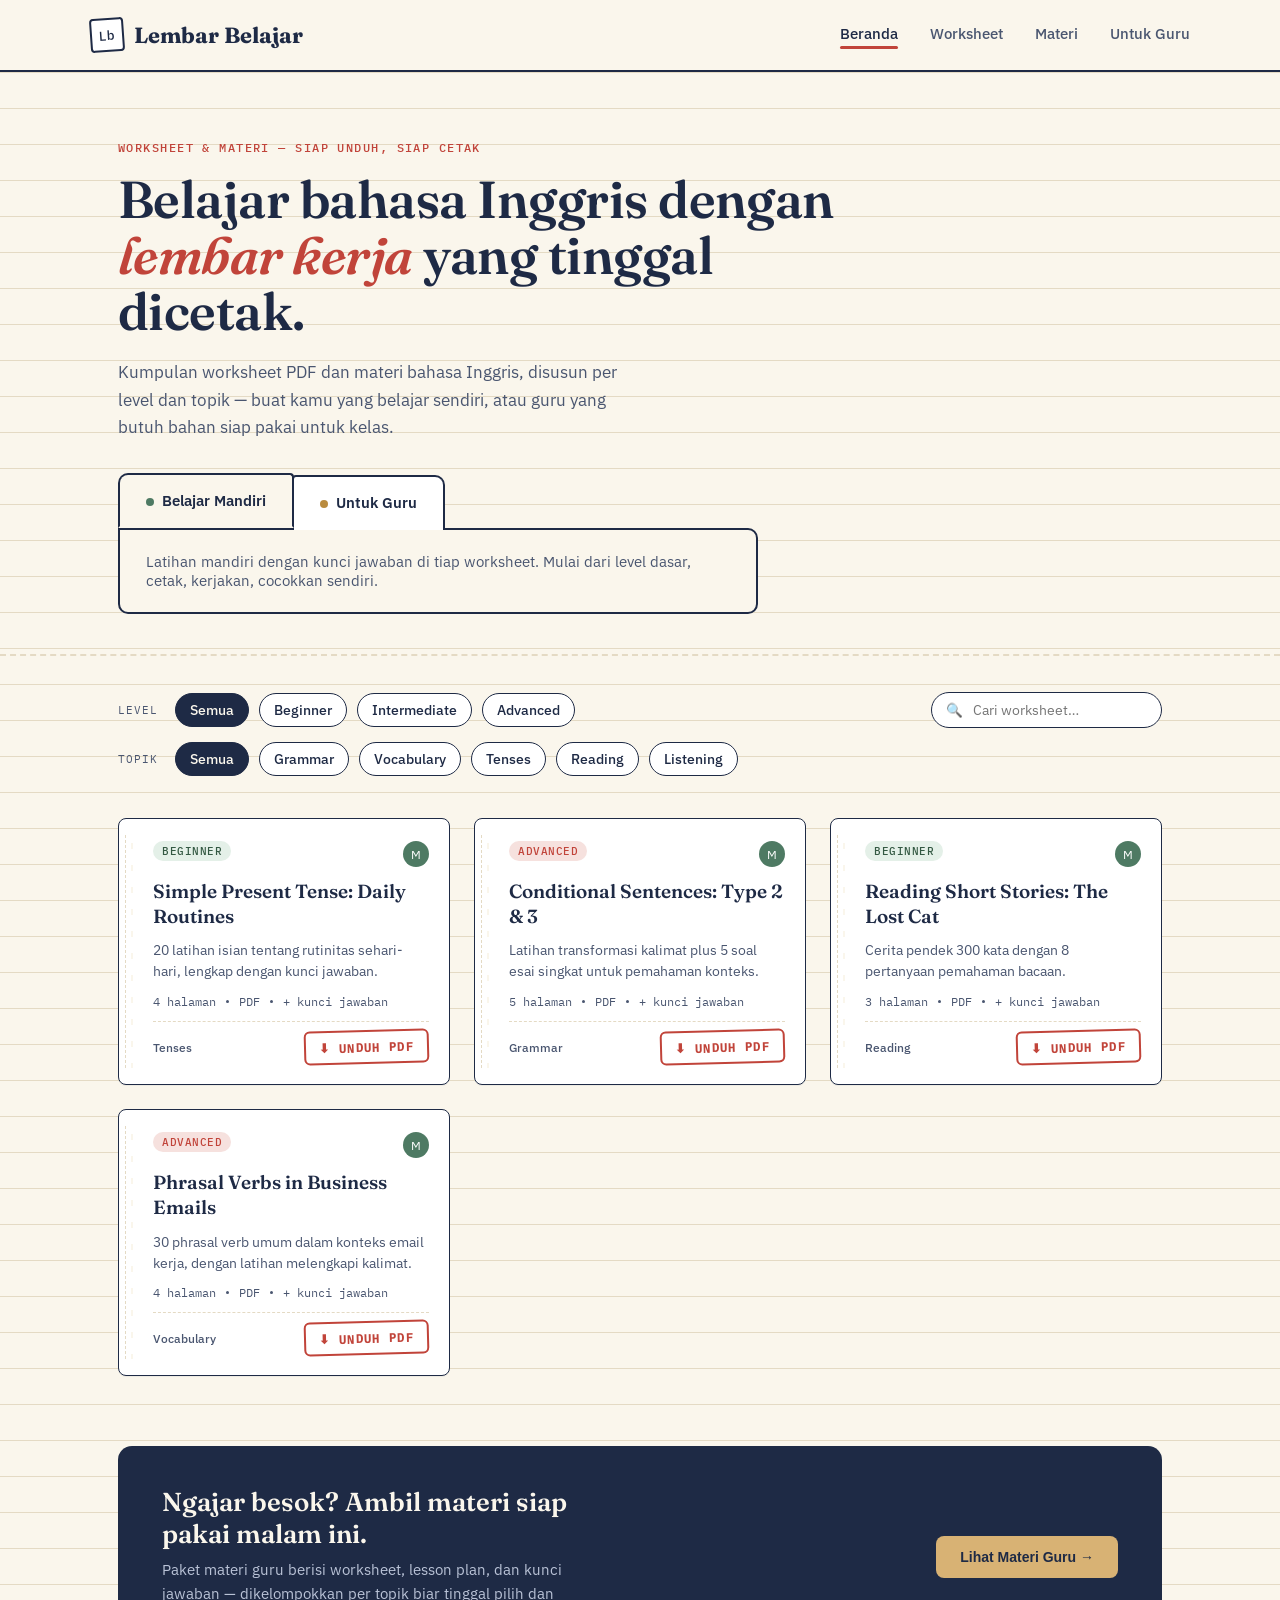
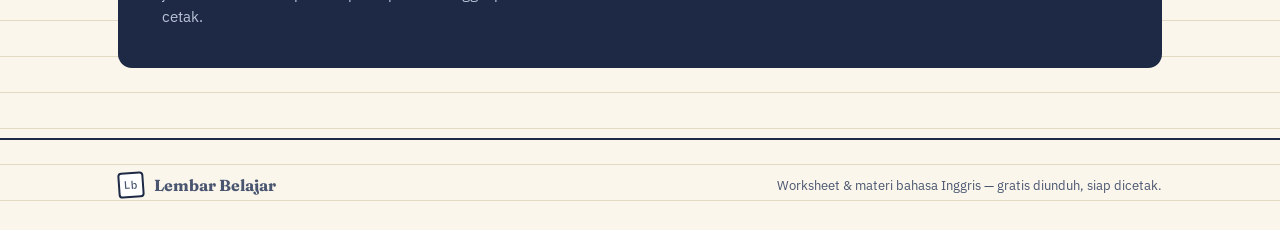
==== index.html @ eb34137f "Add files via upload" ====
<!DOCTYPE html>
<html lang="id">
<head>
<meta charset="UTF-8">
<meta name="viewport" content="width=device-width, initial-scale=1.0">
<title>Lembar Belajar — Worksheet &amp; Materi Bahasa Inggris</title>
<link rel="preconnect" href="https://fonts.googleapis.com">
<link href="https://fonts.googleapis.com/css2?family=Fraunces:opsz,wght@9..144,400;9..144,600;9..144,700&family=IBM+Plex+Sans:wght@400;500;600;700&family=IBM+Plex+Mono:wght@400;500&display=swap" rel="stylesheet">
<link rel="stylesheet" href="assets/style.css">
</head>
<body>

<header>
  <div class="wrap header-inner">
    <div class="logo"><span class="mark">Lb</span> Lembar Belajar</div>
    <nav>
      <a href="#" class="active">Beranda</a>
      <a href="#worksheet-list">Worksheet</a>
      <a href="#">Materi</a>
      <a href="#">Untuk Guru</a>
    </nav>
  </div>
</header>

<section class="hero">
  <div class="wrap">
    <span class="eyebrow">Worksheet &amp; materi — siap unduh, siap cetak</span>
    <h1 class="hero-title">Belajar bahasa Inggris dengan <em>lembar kerja</em> yang tinggal dicetak.</h1>
    <p class="hero-sub">Kumpulan worksheet PDF dan materi bahasa Inggris, disusun per level dan topik — buat kamu yang belajar sendiri, atau guru yang butuh bahan siap pakai untuk kelas.</p>

    <div class="audience-tabs">
      <div class="tab selected" data-aud="mandiri"><span class="tag-dot"></span>Belajar Mandiri</div>
      <div class="tab" data-aud="guru"><span class="tag-dot"></span>Untuk Guru</div>
    </div>
    <div class="tab-panel" id="tabPanel">
      Latihan mandiri dengan kunci jawaban di tiap worksheet. Mulai dari level dasar, cetak, kerjakan, cocokkan sendiri.
    </div>
  </div>
</section>

<section class="filter-section" id="worksheet-list">
  <div class="wrap">
    <div class="filter-row" data-filter-group="level">
      <span class="filter-label">Level</span>
      <div class="chip active" data-value="all">Semua</div>
      <div class="chip" data-value="beginner">Beginner</div>
      <div class="chip" data-value="intermediate">Intermediate</div>
      <div class="chip" data-value="advanced">Advanced</div>
      <div class="searchbar">🔍 <input id="searchInput" type="text" placeholder="Cari worksheet…"></div>
    </div>
    <div class="filter-row" data-filter-group="topic">
      <span class="filter-label">Topik</span>
      <div class="chip active" data-value="all">Semua</div>
      <div class="chip" data-value="grammar">Grammar</div>
      <div class="chip" data-value="vocabulary">Vocabulary</div>
      <div class="chip" data-value="tenses">Tenses</div>
      <div class="chip" data-value="reading">Reading</div>
      <div class="chip" data-value="listening">Listening</div>
    </div>
  </div>
</section>

<section class="grid-section">
  <div class="wrap">
    <div class="grid" id="grid">
      <!-- Worksheet cards dirender otomatis oleh script.js dari data/worksheets.json -->
    </div>
  </div>
</section>

<div class="wrap">
  <div class="teacher-strip">
    <div>
      <h2>Ngajar besok? Ambil materi siap pakai malam ini.</h2>
      <p>Paket materi guru berisi worksheet, lesson plan, dan kunci jawaban — dikelompokkan per topik biar tinggal pilih dan cetak.</p>
    </div>
    <button class="btn-manila" onclick="document.querySelector('[data-aud=guru]').click()">Lihat Materi Guru →</button>
  </div>
</div>

<footer>
  <div class="wrap footer-inner">
    <div class="logo"><span class="mark" style="width:26px;height:26px;font-size:11px;">Lb</span> Lembar Belajar</div>
    <div>Worksheet &amp; materi bahasa Inggris — gratis diunduh, siap dicetak.</div>
  </div>
</footer>

<script src="assets/script.js"></script>
</body>
</html>
---- assets/style.css ----
:root{
  --paper:#FAF6EC;
  --paper-line:#E4DAC4;
  --ink:#1E2A45;
  --ink-soft:#4A5670;
  --red-pen:#C1443A;
  --manila:#D8B274;
  --manila-deep:#B98B3E;
  --chalk:#4E7A63;
  --chalk-deep:#345943;
  --card-bg:#FFFFFF;
  --shadow: 0 1px 0 rgba(30,42,69,0.06);
}
*{box-sizing:border-box;}
body{
  margin:0;
  background:var(--paper);
  background-image: linear-gradient(var(--paper-line) 1px, transparent 1px);
  background-size: 100% 36px;
  color:var(--ink);
  font-family:'IBM Plex Sans', sans-serif;
  -webkit-font-smoothing:antialiased;
}
a{text-decoration:none;color:inherit;}
.wrap{max-width:1100px;margin:0 auto;padding:0 28px;}

header{background:var(--paper); border-bottom:2px solid var(--ink); position:sticky; top:0; z-index:50;}
.header-inner{display:flex; align-items:center; justify-content:space-between; padding:18px 0;}
.logo{display:flex; align-items:center; gap:10px; font-family:'Fraunces', serif; font-weight:700; font-size:22px;}
.logo .mark{width:34px; height:34px; border:2px solid var(--ink); border-radius:4px; display:flex; align-items:center; justify-content:center; font-family:'IBM Plex Mono', monospace; font-size:13px; font-weight:500; transform: rotate(-4deg); background:#fff;}
nav{display:flex; gap:32px; font-size:15px; font-weight:500;}
nav a{position:relative; padding-bottom:4px; color:var(--ink-soft);}
nav a.active{color:var(--ink);}
nav a.active::after{content:""; position:absolute; left:0; right:0; bottom:-2px; height:3px; background:var(--red-pen); border-radius:2px;}

.hero{padding:64px 0 40px; border-bottom:2px dashed var(--paper-line);}
.eyebrow{font-family:'IBM Plex Mono', monospace; font-size:12px; letter-spacing:.12em; text-transform:uppercase; color:var(--red-pen); font-weight:500; display:inline-block; margin-bottom:16px;}
h1.hero-title{font-family:'Fraunces', serif; font-weight:600; font-size:52px; line-height:1.08; margin:0 0 20px; max-width:760px; letter-spacing:-0.01em;}
h1.hero-title em{font-style:italic; color:var(--red-pen); font-weight:600;}
.hero-sub{font-size:17px; color:var(--ink-soft); max-width:520px; line-height:1.6; margin-bottom:32px;}

.audience-tabs{display:flex; gap:0; margin-top:8px;}
.tab{padding:16px 26px; cursor:pointer; font-weight:600; font-size:15px; border:2px solid var(--ink); border-bottom:none; background:#fff; margin-right:-2px; position:relative; top:2px; transition: top .15s ease;}
.tab:first-child{border-radius:10px 4px 0 0;}
.tab:last-child{border-radius:4px 10px 0 0;}
.tab.selected{top:0; background:var(--paper); border-bottom:2px solid var(--paper); z-index:2;}
.tab .tag-dot{display:inline-block; width:8px; height:8px; border-radius:50%; margin-right:8px;}
.tab[data-aud="mandiri"] .tag-dot{background:var(--chalk);}
.tab[data-aud="guru"] .tag-dot{background:var(--manila-deep);}
.tab-panel{border:2px solid var(--ink); border-radius:0 10px 10px 10px; background:var(--paper); padding:22px 26px; font-size:14.5px; color:var(--ink-soft); max-width:640px;}

.filter-section{padding:36px 0 8px;}
.filter-row{display:flex; flex-wrap:wrap; gap:10px; align-items:center; margin-bottom:14px;}
.filter-label{font-family:'IBM Plex Mono', monospace; font-size:11px; text-transform:uppercase; letter-spacing:.1em; color:var(--ink-soft); margin-right:6px;}
.chip{padding:7px 14px; border:1.5px solid var(--ink); border-radius:20px; font-size:13.5px; font-weight:500; background:#fff; cursor:pointer;}
.chip.active{background:var(--ink); color:var(--paper);}
.searchbar{display:flex; align-items:center; gap:8px; margin-left:auto; border:1.5px solid var(--ink); border-radius:20px; padding:7px 14px; background:#fff; font-size:13.5px; color:var(--ink-soft); min-width:220px;}
.searchbar input{border:none; outline:none; background:transparent; font-size:13.5px; width:100%; font-family:'IBM Plex Sans', sans-serif; color:var(--ink);}

.grid-section{padding:20px 0 70px;}
.grid{display:grid; grid-template-columns:repeat(3, 1fr); gap:24px;}
.empty-state{grid-column:1/-1; text-align:center; padding:60px 20px; color:var(--ink-soft); font-size:14.5px;}
.card{background:var(--card-bg); border:1.5px solid var(--ink); border-radius:8px; padding:22px 20px 20px 34px; position:relative; box-shadow: var(--shadow); display:flex; flex-direction:column; gap:12px; transition: transform .15s ease, box-shadow .15s ease;}
.card:hover{transform:translateY(-3px); box-shadow:0 8px 18px rgba(30,42,69,0.10);}
.card::before{content:""; position:absolute; left:12px; top:16px; bottom:16px; width:2px; background-image: radial-gradient(circle, var(--paper) 3px, transparent 3.5px); background-size: 2px 22px; background-repeat: repeat-y;}
.card::after{content:""; position:absolute; left:6px; top:16px; bottom:16px; width:14px; border-left:1.5px dashed var(--paper-line);}
.card-top{display:flex; justify-content:space-between; align-items:flex-start;}
.badge{font-family:'IBM Plex Mono', monospace; font-size:10.5px; font-weight:500; padding:3px 9px; border-radius:12px; text-transform:uppercase; letter-spacing:.05em;}
.badge.beginner{background:#E4F0E8; color:var(--chalk-deep);}
.badge.intermediate{background:#FBEAD9; color:#9C5A1E;}
.badge.advanced{background:#F6E1DE; color:var(--red-pen);}
.aud-icon{width:26px; height:26px; border-radius:50%; display:flex; align-items:center; justify-content:center; font-size:12px; color:#fff; flex-shrink:0;}
.aud-icon.mandiri{background:var(--chalk);}
.aud-icon.guru{background:var(--manila-deep);}
.card h3{font-family:'Fraunces', serif; font-weight:600; font-size:19px; margin:0; line-height:1.3;}
.card p.desc{font-size:13.5px; color:var(--ink-soft); line-height:1.55; margin:0;}
.card-meta{display:flex; align-items:center; gap:10px; font-size:12px; color:var(--ink-soft); font-family:'IBM Plex Mono', monospace;}
.dot-sep{width:3px; height:3px; border-radius:50%; background:var(--ink-soft);}
.card-bottom{margin-top:auto; display:flex; align-items:center; justify-content:space-between; padding-top:8px; border-top:1px dashed var(--paper-line);}
.topic-tag{font-size:12px; color:var(--ink-soft); font-weight:500; text-transform:capitalize;}
.stamp-btn{display:flex; align-items:center; gap:6px; border:2px solid var(--red-pen); color:var(--red-pen); font-weight:700; font-size:12.5px; padding:7px 13px; border-radius:6px; background:transparent; transform:rotate(-1.5deg); font-family:'IBM Plex Mono', monospace; letter-spacing:.03em; cursor:pointer;}
.stamp-btn:hover{background:var(--red-pen); color:#fff;}

.teacher-strip{background:var(--ink); color:var(--paper); border-radius:14px; padding:40px 44px; display:flex; justify-content:space-between; align-items:center; margin-bottom:70px; gap:30px;}
.teacher-strip h2{font-family:'Fraunces', serif; font-size:26px; font-weight:600; margin:0 0 8px; max-width:420px;}
.teacher-strip p{color:#B9C2D6; font-size:14.5px; margin:0; max-width:420px; line-height:1.6;}
.btn-manila{background:var(--manila); color:var(--ink); font-weight:700; padding:13px 24px; border-radius:8px; font-size:14px; white-space:nowrap; border:none; cursor:pointer;}

footer{border-top:2px solid var(--ink); padding:32px 0; font-size:13px; color:var(--ink-soft);}
.footer-inner{display:flex; justify-content:space-between; align-items:center;}
.footer-inner .logo{font-size:16px;}

@media (max-width: 860px){
  .grid{grid-template-columns:repeat(2,1fr);}
  h1.hero-title{font-size:38px;}
  .teacher-strip{flex-direction:column; align-items:flex-start;}
}
@media (max-width: 560px){
  .grid{grid-template-columns:1fr;}
  nav{display:none;}
  .searchbar{display:none;}
  .header-inner{padding:14px 0;}
}
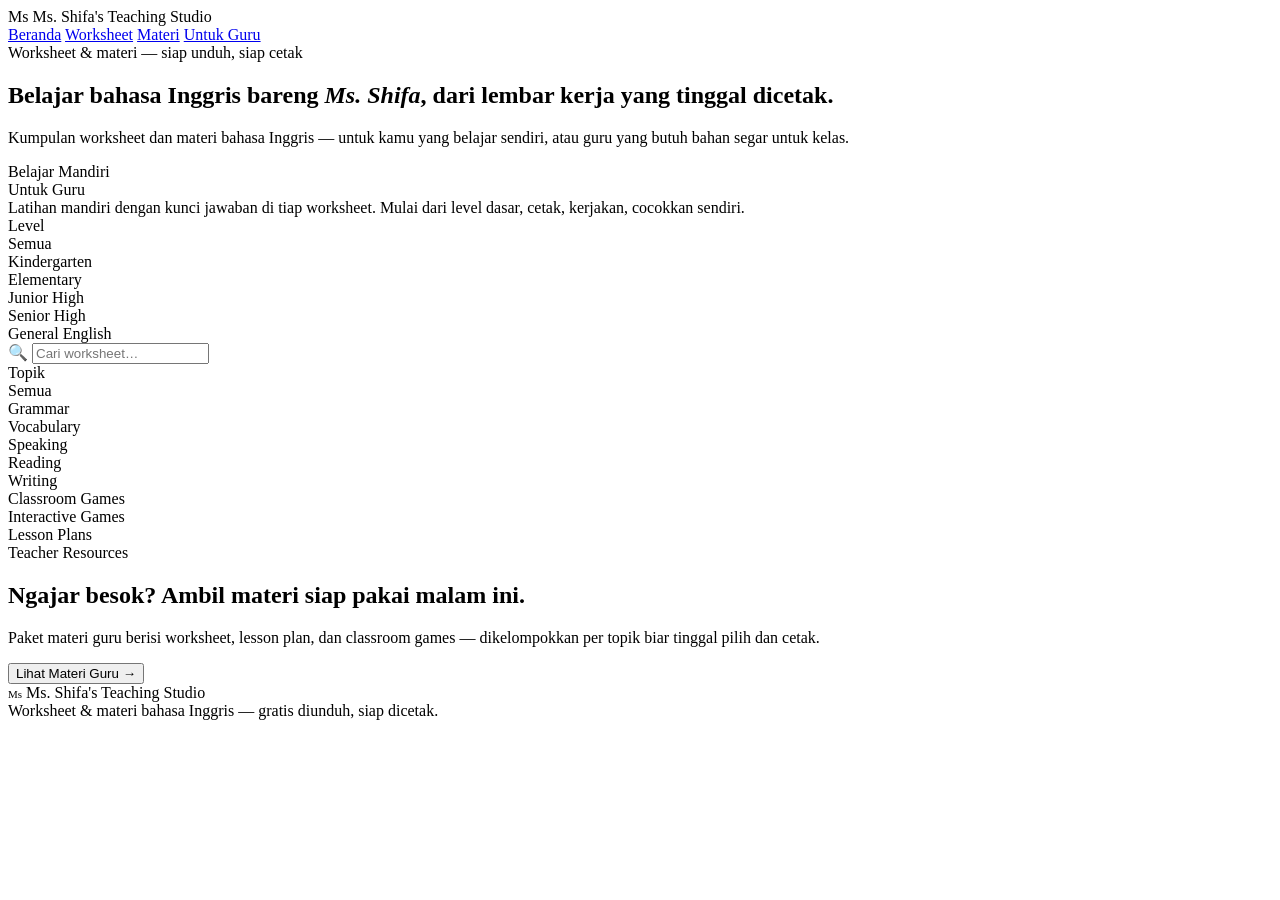
==== commit b8086352: "Add files via upload" ====
--- a/index.html
+++ b/index.html
@@ -3,7 +3,7 @@
 <head>
 <meta charset="UTF-8">
 <meta name="viewport" content="width=device-width, initial-scale=1.0">
-<title>Lembar Belajar — Worksheet &amp; Materi Bahasa Inggris</title>
+<title>Ms. Shifa's Teaching Studio — Worksheet &amp; Materi Bahasa Inggris</title>
 <link rel="preconnect" href="https://fonts.googleapis.com">
 <link href="https://fonts.googleapis.com/css2?family=Fraunces:opsz,wght@9..144,400;9..144,600;9..144,700&family=IBM+Plex+Sans:wght@400;500;600;700&family=IBM+Plex+Mono:wght@400;500&display=swap" rel="stylesheet">
 <link rel="stylesheet" href="assets/style.css">
@@ -12,7 +12,7 @@
 
 <header>
   <div class="wrap header-inner">
-    <div class="logo"><span class="mark">Lb</span> Lembar Belajar</div>
+    <div class="logo"><span class="mark">Ms</span> Ms. Shifa's Teaching Studio</div>
     <nav>
       <a href="#" class="active">Beranda</a>
       <a href="#worksheet-list">Worksheet</a>
@@ -25,8 +25,8 @@
 <section class="hero">
   <div class="wrap">
     <span class="eyebrow">Worksheet &amp; materi — siap unduh, siap cetak</span>
-    <h1 class="hero-title">Belajar bahasa Inggris dengan <em>lembar kerja</em> yang tinggal dicetak.</h1>
-    <p class="hero-sub">Kumpulan worksheet PDF dan materi bahasa Inggris, disusun per level dan topik — buat kamu yang belajar sendiri, atau guru yang butuh bahan siap pakai untuk kelas.</p>
+    <h1 class="hero-title">Belajar bahasa Inggris bareng <em>Ms. Shifa</em>, dari lembar kerja yang tinggal dicetak.</h1>
+    <p class="hero-sub">Kumpulan worksheet dan materi bahasa Inggris — untuk kamu yang belajar sendiri, atau guru yang butuh bahan segar untuk kelas.</p>
 
     <div class="audience-tabs">
       <div class="tab selected" data-aud="mandiri"><span class="tag-dot"></span>Belajar Mandiri</div>
@@ -43,9 +43,11 @@
     <div class="filter-row" data-filter-group="level">
       <span class="filter-label">Level</span>
       <div class="chip active" data-value="all">Semua</div>
-      <div class="chip" data-value="beginner">Beginner</div>
-      <div class="chip" data-value="intermediate">Intermediate</div>
-      <div class="chip" data-value="advanced">Advanced</div>
+      <div class="chip" data-value="kindergarten">Kindergarten</div>
+      <div class="chip" data-value="elementary">Elementary</div>
+      <div class="chip" data-value="junior-high">Junior High</div>
+      <div class="chip" data-value="senior-high">Senior High</div>
+      <div class="chip" data-value="general">General English</div>
       <div class="searchbar">🔍 <input id="searchInput" type="text" placeholder="Cari worksheet…"></div>
     </div>
     <div class="filter-row" data-filter-group="topic">
@@ -53,9 +55,13 @@
       <div class="chip active" data-value="all">Semua</div>
       <div class="chip" data-value="grammar">Grammar</div>
       <div class="chip" data-value="vocabulary">Vocabulary</div>
-      <div class="chip" data-value="tenses">Tenses</div>
+      <div class="chip" data-value="speaking">Speaking</div>
       <div class="chip" data-value="reading">Reading</div>
-      <div class="chip" data-value="listening">Listening</div>
+      <div class="chip" data-value="writing">Writing</div>
+      <div class="chip" data-value="games">Classroom Games</div>
+      <div class="chip" data-value="interactive-games">Interactive Games</div>
+      <div class="chip" data-value="lesson-plans">Lesson Plans</div>
+      <div class="chip" data-value="teacher-resources">Teacher Resources</div>
     </div>
   </div>
 </section>
@@ -72,15 +78,15 @@
   <div class="teacher-strip">
     <div>
       <h2>Ngajar besok? Ambil materi siap pakai malam ini.</h2>
-      <p>Paket materi guru berisi worksheet, lesson plan, dan kunci jawaban — dikelompokkan per topik biar tinggal pilih dan cetak.</p>
+      <p>Paket materi guru berisi worksheet, lesson plan, dan classroom games — dikelompokkan per topik biar tinggal pilih dan cetak.</p>
     </div>
-    <button class="btn-manila" onclick="document.querySelector('[data-aud=guru]').click()">Lihat Materi Guru →</button>
+    <button class="btn-mustard" onclick="document.querySelector('[data-aud=guru]').click()">Lihat Materi Guru →</button>
   </div>
 </div>
 
 <footer>
   <div class="wrap footer-inner">
-    <div class="logo"><span class="mark" style="width:26px;height:26px;font-size:11px;">Lb</span> Lembar Belajar</div>
+    <div class="logo"><span class="mark" style="width:26px;height:26px;font-size:11px;">Ms</span> Ms. Shifa's Teaching Studio</div>
     <div>Worksheet &amp; materi bahasa Inggris — gratis diunduh, siap dicetak.</div>
   </div>
 </footer>
